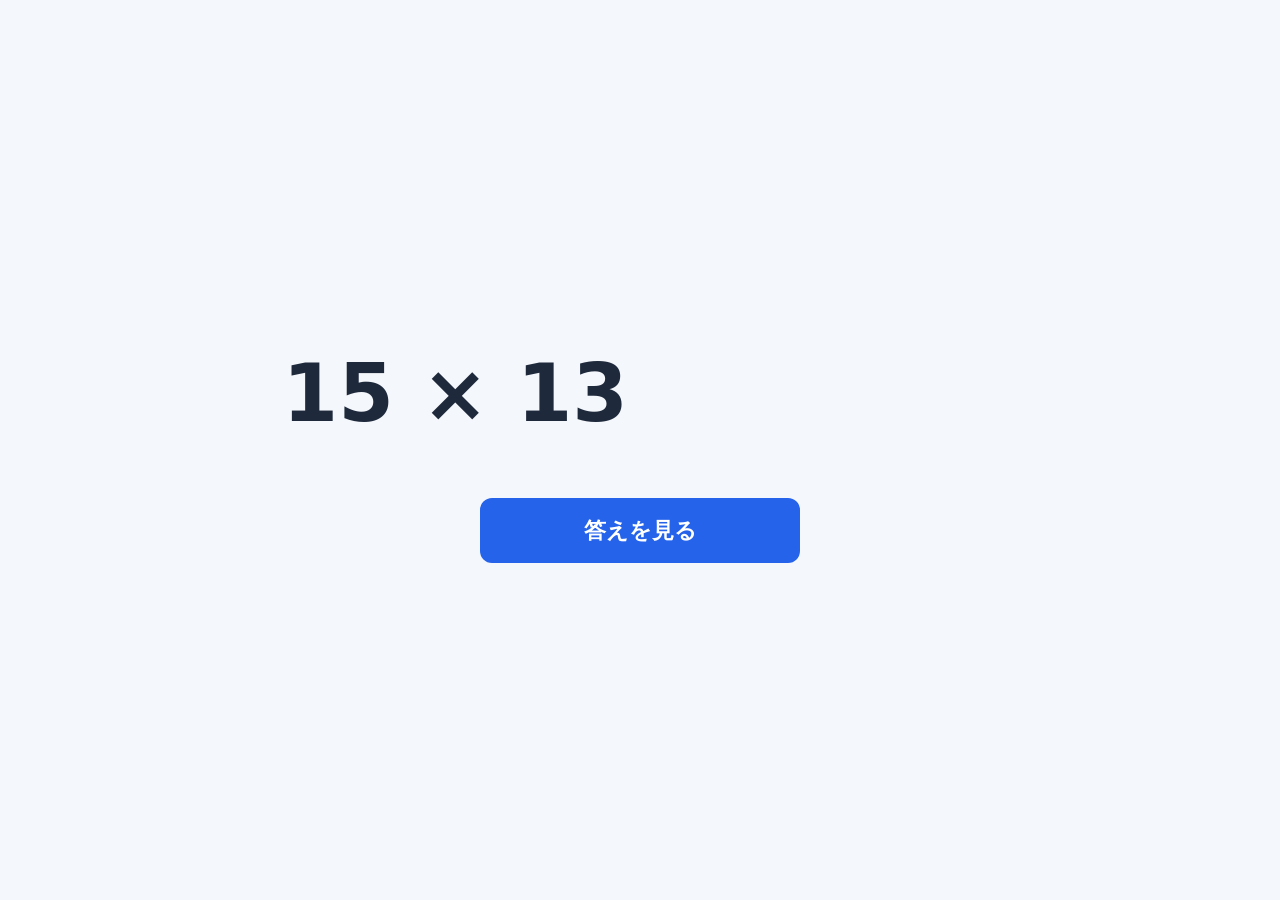
==== index.html @ b9401110 "Rename calc_practice.html to index.html" ====
<!DOCTYPE html>
<html lang="ja">
  <head>
    <meta charset="UTF-8">
    <meta name="viewport" content="width=device-width, initial-scale=1">
    <title>Multiplication Practice</title>
    <link rel="stylesheet" href="style.css">
  </head>

  <body>
    <div id="question">
      <span id="expression"></span>
      <span id="answer" aria-live="polite"></span>
    </div>
    <button id="button">
      答えを見る
    </button>

    <script src="script.js"></script>

  </body>
</html>
---- style.css ----
* {
  box-sizing: border-box;
}

body {
  margin: 0;
  min-height: 100vh;
  min-height: 100svh;
  padding: 24px 16px;
  display: flex;
  flex-direction: column;
  align-items: center;
  justify-content: center;
  gap: clamp(24px, 5vw, 48px);
  background: #f4f7fb;
  color: #1e293b;
  font-family: system-ui, sans-serif;
}

#question {
  display: grid;
  grid-template-columns: 1fr 1fr;
  column-gap: 0.3em;
  width: 100%;
  max-width: 960px;
  text-align: center;
  font-size: clamp(28px, 8vw, 80px);
  font-weight: 700;
  font-variant-numeric: tabular-nums;
  line-height: 1.4;
}

#expression {
  text-align: right;
  white-space: nowrap;
}

#answer {
  text-align: left;
  white-space: nowrap;
}

#button {
  width: 100%;
  max-width: 320px;
  min-height: 60px;
  padding: 16px 24px;
  border: none;
  border-radius: 12px;
  background: #2563eb;
  color: #fff;
  font: inherit;
  font-size: clamp(18px, 4vw, 22px);
  font-weight: 700;
  line-height: 1.5;
  cursor: pointer;
  touch-action: manipulation;
}

@media (hover: hover) {
  #button:hover {
    background: #1d4ed8;
  }
}

#button:active {
  background: #1e40af;
}

#button:focus-visible {
  outline: 3px solid #1e40af;
  outline-offset: 4px;
}
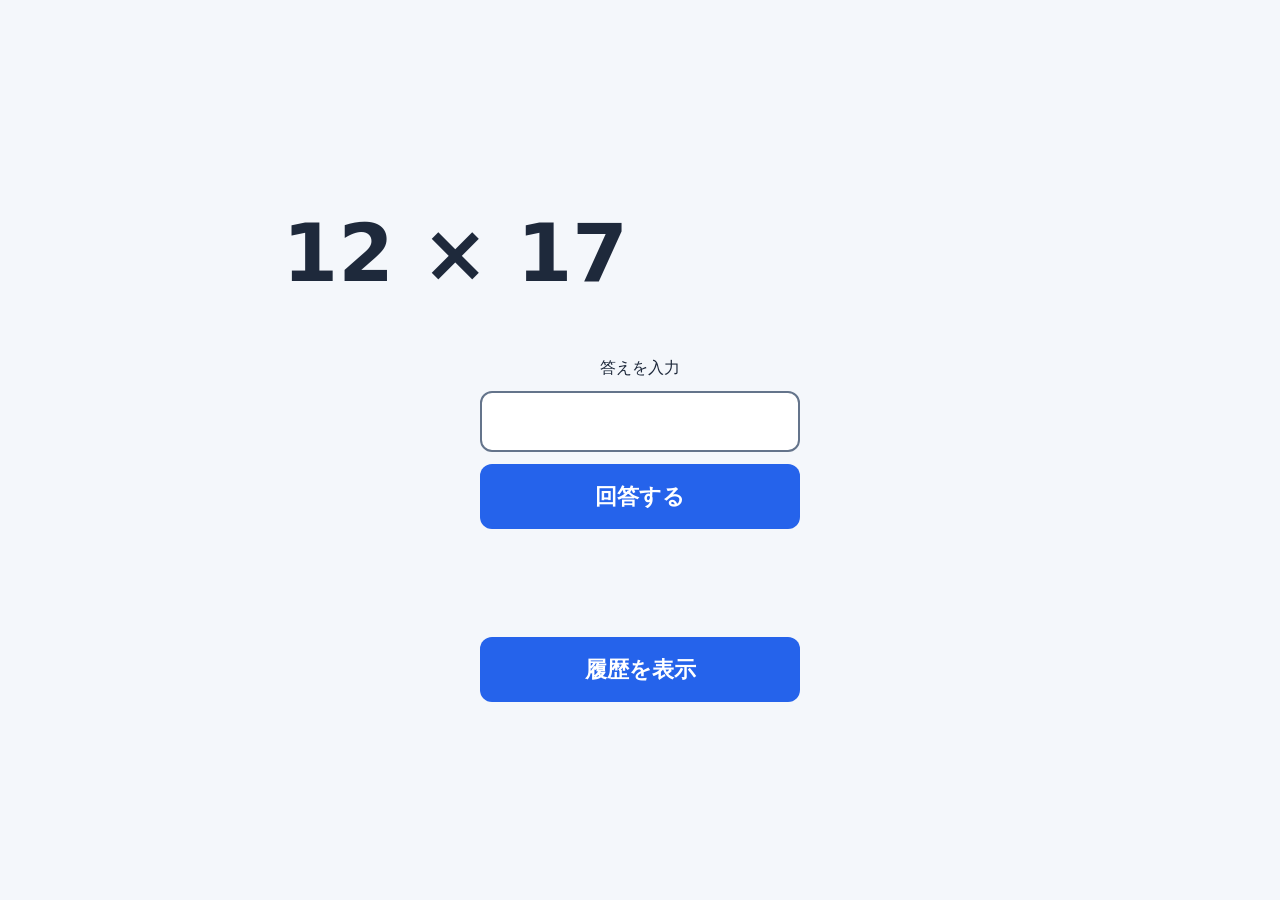
==== commit 3f6d177a: "回答判定と履歴の保存・開閉・リセットを追加" ====
--- a/index.html
+++ b/index.html
@@ -4,7 +4,7 @@
     <meta charset="UTF-8">
     <meta name="viewport" content="width=device-width, initial-scale=1">
     <title>Multiplication Practice</title>
-    <link rel="stylesheet" href="style.css">
+    <link rel="stylesheet" href="style.css?v=4">
   </head>
 
   <body>
@@ -12,11 +12,29 @@
       <span id="expression"></span>
       <span id="answer" aria-live="polite"></span>
     </div>
-    <button id="button">
-      答えを見る
-    </button>
+    <form id="answer-form" novalidate>
+      <label for="answer-input">答えを入力</label>
+      <input id="answer-input" type="text" inputmode="numeric" autocomplete="off" aria-describedby="result">
+      <button id="button" type="submit">回答する</button>
+      <p id="result" role="status"></p>
+    </form>
+    <button id="history-toggle" type="button" aria-expanded="false" aria-controls="history">履歴を表示</button>
+    <p id="storage-status" role="status"></p>
+    <section id="history" aria-labelledby="history-title" hidden>
+      <h2 id="history-title">回答履歴</h2>
+      <p>履歴はこのブラウザに保存されます（最新500件）。</p>
+      <p id="summary"></p>
+      <button id="history-reset" type="button">履歴をリセット</button>
+      <p id="reset-status" role="status"></p>
+      <div class="table-scroll" tabindex="0" role="region" aria-label="回答履歴の表">
+        <table>
+          <thead><tr><th scope="col">回答日時</th><th scope="col">問題</th><th scope="col">入力</th><th scope="col">正解</th><th scope="col">判定</th><th scope="col">回答時間</th></tr></thead>
+          <tbody id="history-body"></tbody>
+        </table>
+      </div>
+    </section>
 
-    <script src="script.js"></script>
+    <script src="script.js?v=4"></script>
 
   </body>
 </html>
--- a/style.css
+++ b/style.css
@@ -40,7 +40,7 @@
   white-space: nowrap;
 }
 
-#button {
+#button, #history-toggle, #history-reset {
   width: 100%;
   max-width: 320px;
   min-height: 60px;
@@ -58,16 +58,65 @@
 }
 
 @media (hover: hover) {
-  #button:hover {
+  #button:hover, #history-toggle:hover, #history-reset:hover {
     background: #1d4ed8;
   }
 }
 
-#button:active {
+#button:active, #history-toggle:active, #history-reset:active {
   background: #1e40af;
 }
 
-#button:focus-visible {
+#button:focus-visible, #history-toggle:focus-visible, #history-reset:focus-visible {
   outline: 3px solid #1e40af;
   outline-offset: 4px;
 }
+
+#answer-form {
+  display: flex;
+  flex-direction: column;
+  align-items: center;
+  gap: 12px;
+  width: 100%;
+  max-width: 400px;
+}
+#answer-input {
+  width: 100%;
+  max-width: 320px;
+  min-height: 60px;
+  padding: 12px;
+  border: 2px solid #64748b;
+  border-radius: 12px;
+  font: inherit;
+  font-size: 28px;
+  text-align: center;
+}
+#answer-input:focus-visible {
+  outline: 3px solid #2563eb;
+  outline-offset: 3px;
+}
+#result {
+  min-height: 3em;
+  margin: 0;
+  text-align: center;
+  font-weight: 700;
+}
+#result[data-correct="true"] { color: #166534; }
+#result[data-correct="false"], #storage-status { color: #b91c1c; }
+#history {
+  width: 100%;
+  max-width: 960px;
+  padding: 20px;
+  border-radius: 12px;
+  background: #fff;
+}
+#history h2 { margin-top: 0; }
+#storage-status:empty { display: none; }
+.table-scroll { max-height: 360px; overflow: auto; }
+table { width: 100%; border-collapse: collapse; white-space: nowrap; }
+th, td { padding: 12px; border-bottom: 1px solid #cbd5e1; text-align: left; }
+th { position: sticky; top: 0; background: #e2e8f0; }
+@media (max-width: 480px) {
+  #history { padding: 12px; }
+  th, td { padding: 10px; }
+}
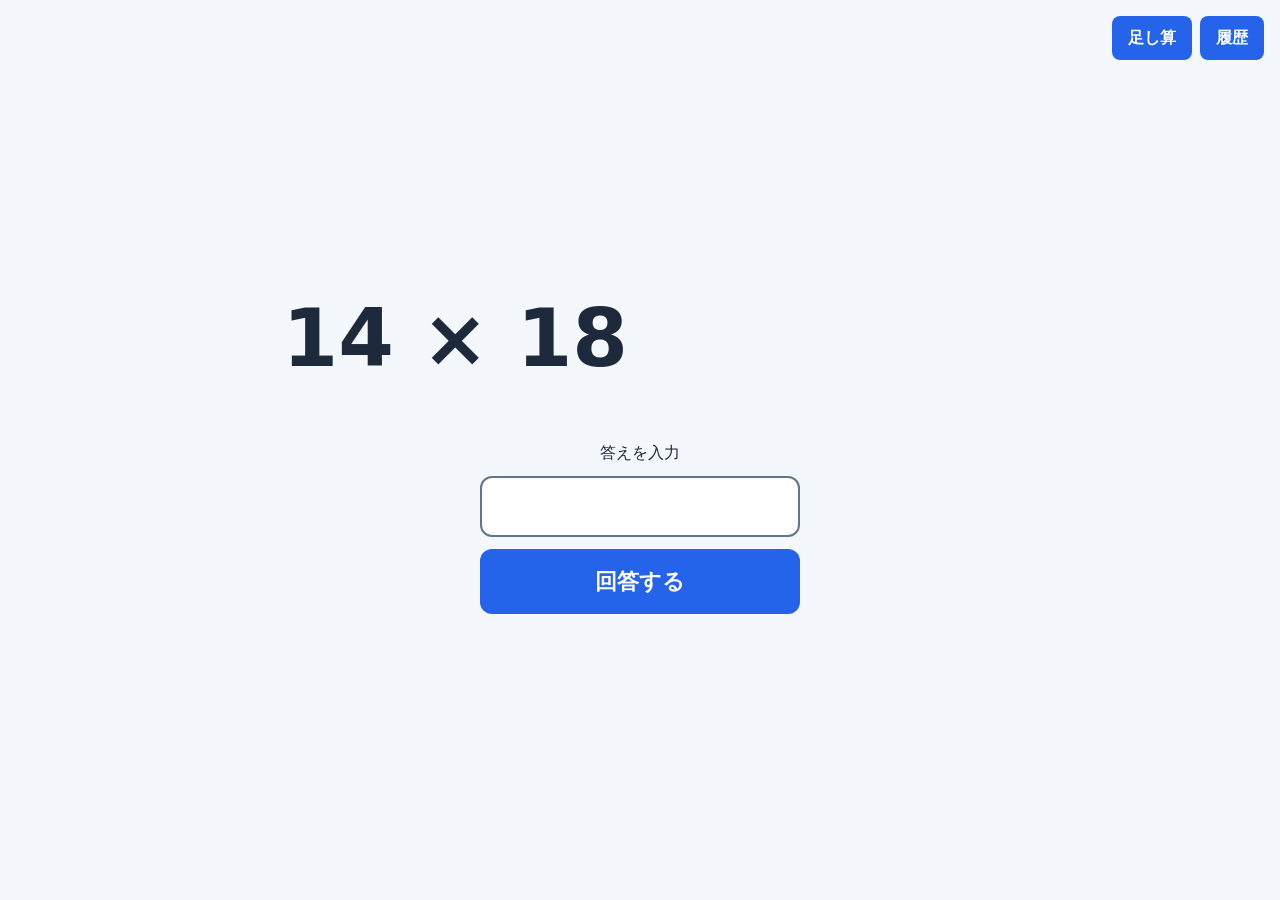
==== commit 04001eaf: "足し算モードと各ステップの和を追加し履歴を別画面化" ====
--- a/index.html
+++ b/index.html
@@ -4,10 +4,11 @@
     <meta charset="UTF-8">
     <meta name="viewport" content="width=device-width, initial-scale=1">
     <title>Multiplication Practice</title>
-    <link rel="stylesheet" href="style.css?v=4">
+    <link rel="stylesheet" href="style.css?v=7">
   </head>
 
   <body>
+    <nav class="page-nav" aria-label="練習メニュー"><a class="nav-button" href="addition.html">足し算</a> <a class="nav-button" href="history.html">履歴</a></nav>
     <div id="question">
       <span id="expression"></span>
       <span id="answer" aria-live="polite"></span>
@@ -18,23 +19,10 @@
       <button id="button" type="submit">回答する</button>
       <p id="result" role="status"></p>
     </form>
-    <button id="history-toggle" type="button" aria-expanded="false" aria-controls="history">履歴を表示</button>
     <p id="storage-status" role="status"></p>
-    <section id="history" aria-labelledby="history-title" hidden>
-      <h2 id="history-title">回答履歴</h2>
-      <p>履歴はこのブラウザに保存されます（最新500件）。</p>
-      <p id="summary"></p>
-      <button id="history-reset" type="button">履歴をリセット</button>
-      <p id="reset-status" role="status"></p>
-      <div class="table-scroll" tabindex="0" role="region" aria-label="回答履歴の表">
-        <table>
-          <thead><tr><th scope="col">回答日時</th><th scope="col">問題</th><th scope="col">入力</th><th scope="col">正解</th><th scope="col">判定</th><th scope="col">回答時間</th></tr></thead>
-          <tbody id="history-body"></tbody>
-        </table>
-      </div>
-    </section>
 
-    <script src="script.js?v=4"></script>
+
+    <script src="script.js?v=5"></script>
 
   </body>
 </html>
--- a/style.css
+++ b/style.css
@@ -6,7 +6,7 @@
   margin: 0;
   min-height: 100vh;
   min-height: 100svh;
-  padding: 24px 16px;
+  padding: 80px 16px 24px;
   display: flex;
   flex-direction: column;
   align-items: center;
@@ -40,7 +40,7 @@
   white-space: nowrap;
 }
 
-#button, #history-toggle, #history-reset {
+#button, .nav-button, #history-reset {
   width: 100%;
   max-width: 320px;
   min-height: 60px;
@@ -58,16 +58,16 @@
 }
 
 @media (hover: hover) {
-  #button:hover, #history-toggle:hover, #history-reset:hover {
+  #button:hover, .nav-button:hover, #history-reset:hover {
     background: #1d4ed8;
   }
 }
 
-#button:active, #history-toggle:active, #history-reset:active {
+#button:active, .nav-button:active, #history-reset:active {
   background: #1e40af;
 }
 
-#button:focus-visible, #history-toggle:focus-visible, #history-reset:focus-visible {
+#button:focus-visible, .nav-button:focus-visible, #history-reset:focus-visible {
   outline: 3px solid #1e40af;
   outline-offset: 4px;
 }
@@ -110,7 +110,7 @@
   border-radius: 12px;
   background: #fff;
 }
-#history h2 { margin-top: 0; }
+#history h1 { margin-top: 0; }
 #storage-status:empty { display: none; }
 .table-scroll { max-height: 360px; overflow: auto; }
 table { width: 100%; border-collapse: collapse; white-space: nowrap; }
@@ -120,3 +120,18 @@
   #history { padding: 12px; }
   th, td { padding: 10px; }
 }
+
+.page-nav { position: absolute; top: 16px; right: 16px; }
+.nav-button { display: inline-flex; align-items: center; justify-content: center; width: auto; min-height: 44px; padding: 8px 16px; font-size: 16px; text-decoration: none; border-radius: 8px; }
+.history-page { justify-content: flex-start; }
+
+.page-nav { display: flex; gap: 8px; }
+.remaining { position: absolute; top: 16px; left: 16px; margin: 0; font-size: 14px; color: #475569; }
+.addition-main { width: 100%; max-width: 720px; display: flex; flex-direction: column; align-items: center; gap: 16px; text-align: center; }
+.addition-main h1 { margin: 0; font-size: 24px; }
+#addition-mode { max-width: 100%; min-height: 44px; padding: 8px; font: inherit; border: 1px solid #64748b; border-radius: 8px; background: #fff; color: #1e293b; }
+#addition-guide { margin: 0; }
+#addition-display { display: flex; flex-direction: column; gap: 8px; }
+#current-number { font-size: clamp(72px, 20vw, 128px); line-height: 1.2; font-variant-numeric: tabular-nums; }
+#calculation { width: 100%; padding: 16px; border-radius: 12px; background: #fff; overflow-wrap: anywhere; }
+#calculation-text { margin: 0; line-height: 1.8; white-space: pre-line; text-align: left; font-variant-numeric: tabular-nums; }
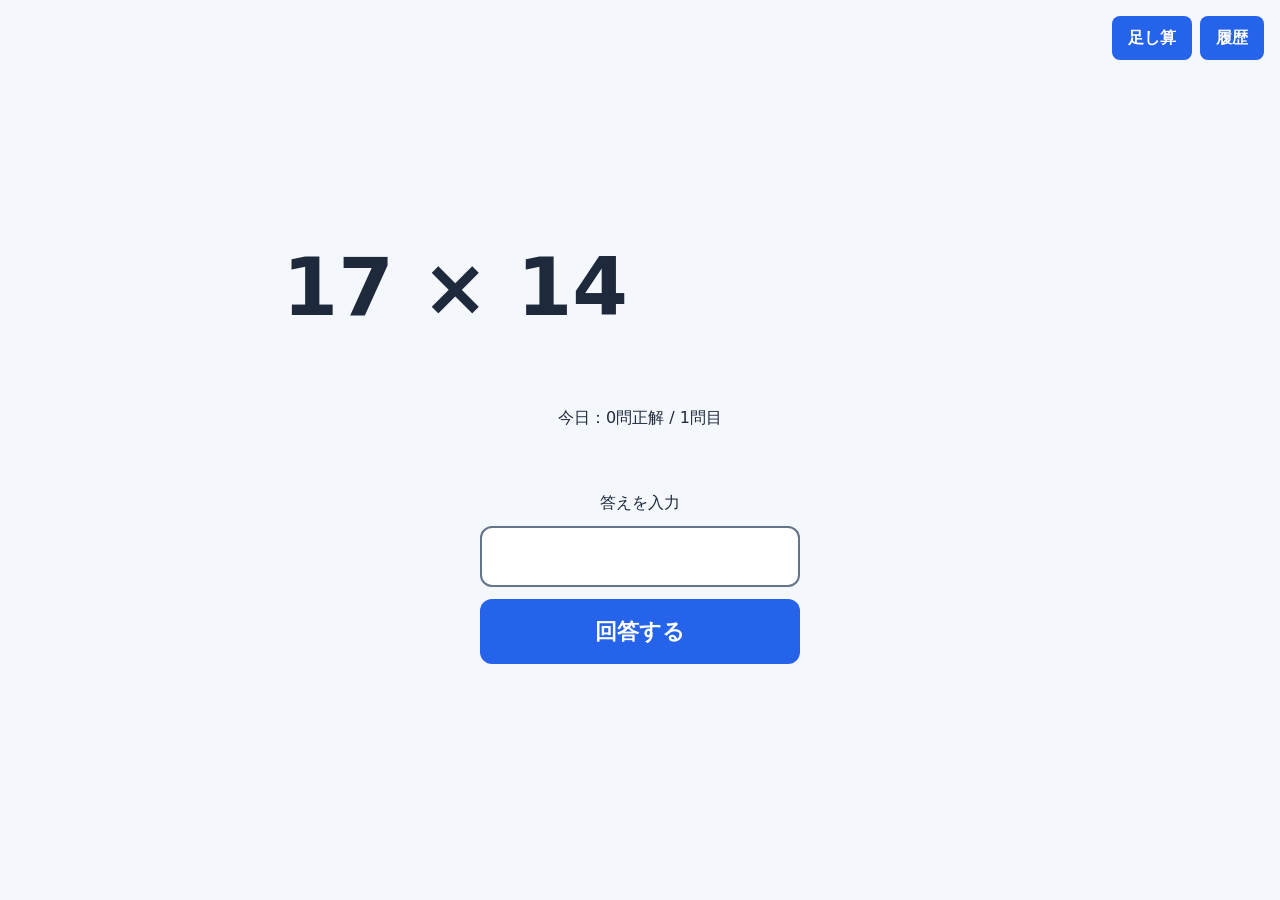
==== commit 128edba7: "当日の正解数と問題番号の表示・日付切り替えを追加" ====
--- a/index.html
+++ b/index.html
@@ -13,6 +13,7 @@
       <span id="expression"></span>
       <span id="answer" aria-live="polite"></span>
     </div>
+    <p id="daily-progress" role="status"></p>
     <form id="answer-form" novalidate>
       <label for="answer-input">答えを入力</label>
       <input id="answer-input" type="text" inputmode="numeric" autocomplete="off" aria-describedby="result">
@@ -22,7 +23,7 @@
     <p id="storage-status" role="status"></p>
 
 
-    <script src="script.js?v=5"></script>
+    <script src="script.js?v=6"></script>
 
   </body>
 </html>
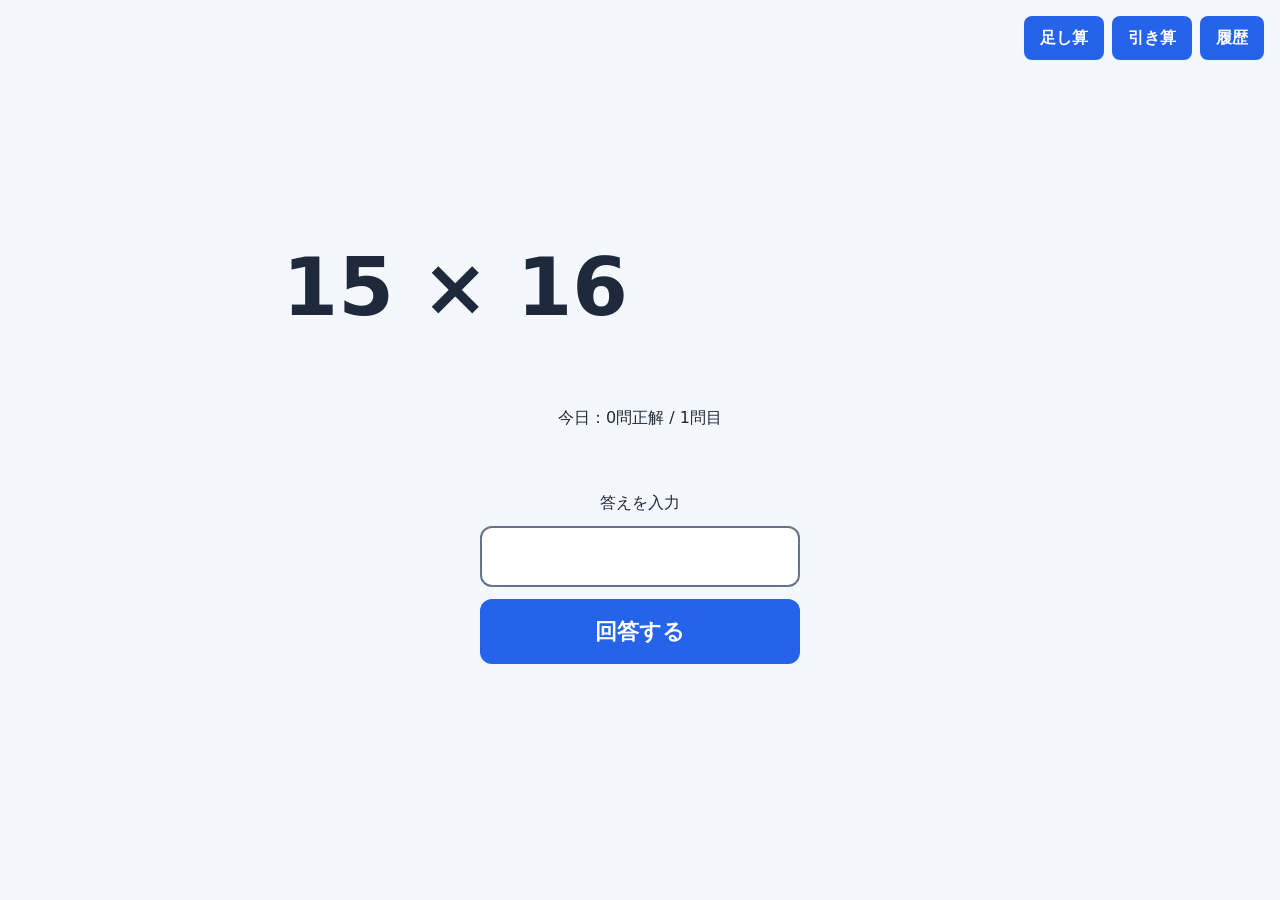
==== commit 1a794c29: "引き算モードと足し算・引き算の日別正解数を追加" ====
--- a/index.html
+++ b/index.html
@@ -8,7 +8,7 @@
   </head>
 
   <body>
-    <nav class="page-nav" aria-label="練習メニュー"><a class="nav-button" href="addition.html">足し算</a> <a class="nav-button" href="history.html">履歴</a></nav>
+    <nav class="page-nav" aria-label="練習メニュー"><a class="nav-button" href="addition.html">足し算</a> <a class="nav-button" href="subtraction.html">引き算</a> <a class="nav-button" href="history.html">履歴</a></nav>
     <div id="question">
       <span id="expression"></span>
       <span id="answer" aria-live="polite"></span>
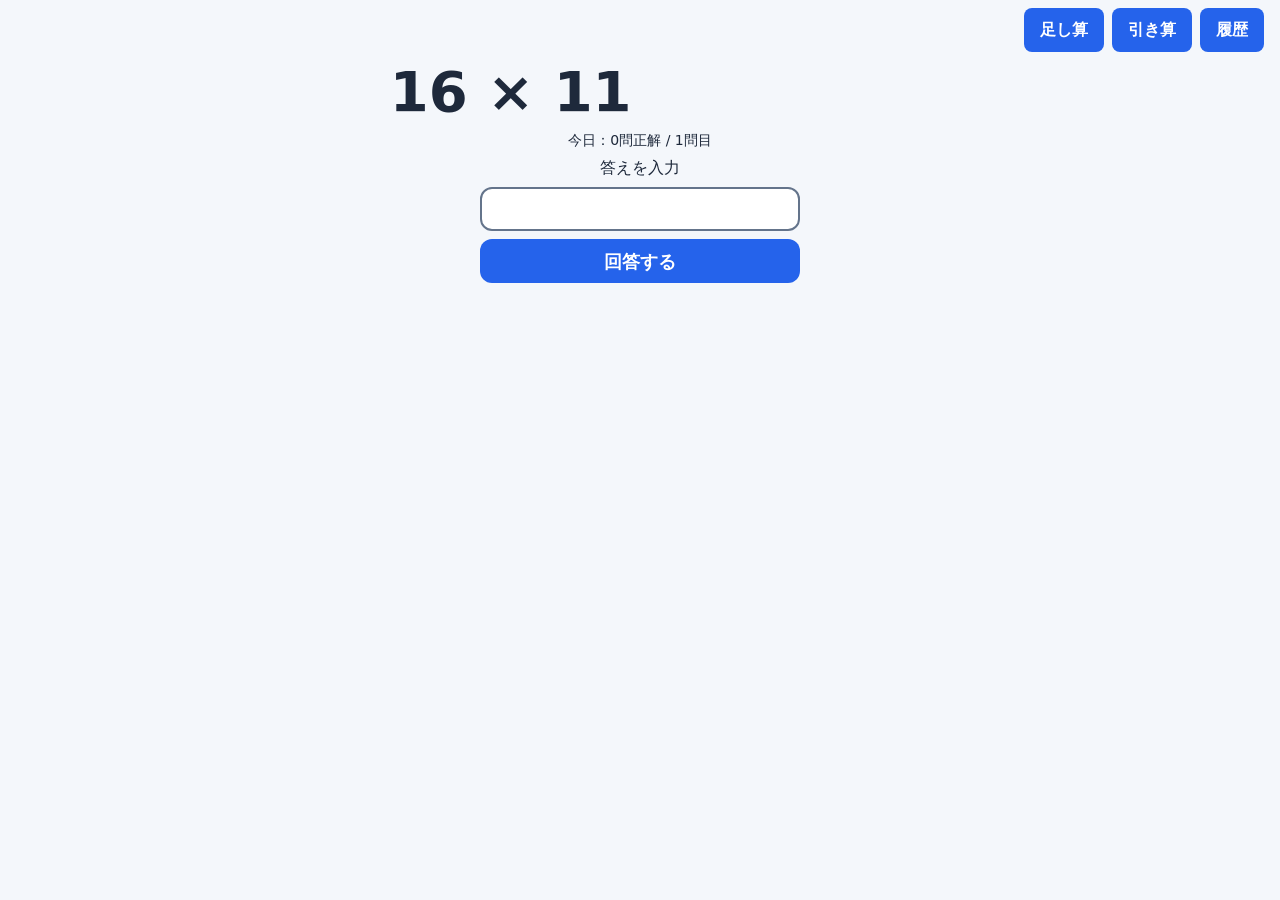
==== commit 7083e892: "足し算を最後の数字の推測形式に変更し掛け算の入力画面を調整" ====
--- a/index.html
+++ b/index.html
@@ -2,12 +2,12 @@
 <html lang="ja">
   <head>
     <meta charset="UTF-8">
-    <meta name="viewport" content="width=device-width, initial-scale=1">
+    <meta name="viewport" content="width=device-width, initial-scale=1, interactive-widget=resizes-content">
     <title>Multiplication Practice</title>
-    <link rel="stylesheet" href="style.css?v=7">
+    <link rel="stylesheet" href="style.css?v=8">
   </head>
 
-  <body>
+  <body class="practice-page">
     <nav class="page-nav" aria-label="練習メニュー"><a class="nav-button" href="addition.html">足し算</a> <a class="nav-button" href="subtraction.html">引き算</a> <a class="nav-button" href="history.html">履歴</a></nav>
     <div id="question">
       <span id="expression"></span>
@@ -23,7 +23,7 @@
     <p id="storage-status" role="status"></p>
 
 
-    <script src="script.js?v=6"></script>
+    <script src="script.js?v=7"></script>
 
   </body>
 </html>
--- a/style.css
+++ b/style.css
@@ -135,3 +135,13 @@
 #current-number { font-size: clamp(72px, 20vw, 128px); line-height: 1.2; font-variant-numeric: tabular-nums; }
 #calculation { width: 100%; padding: 16px; border-radius: 12px; background: #fff; overflow-wrap: anywhere; }
 #calculation-text { margin: 0; line-height: 1.8; white-space: pre-line; text-align: left; font-variant-numeric: tabular-nums; }
+
+.practice-page { min-height: 0; height: var(--practice-height, 100dvh); justify-content: flex-start; gap: 8px; padding: 8px 16px; overflow-anchor: none; }
+.practice-page .page-nav { position: static; align-self: flex-end; flex-shrink: 0; }
+.practice-page #question { font-size: clamp(28px, 7vw, 56px); line-height: 1.15; }
+.practice-page #daily-progress { margin: 0; font-size: 14px; }
+.practice-page #answer-form { gap: 8px; }
+.practice-page #answer-input { min-height: 44px; height: 44px; padding: 4px 12px; font-size: 24px; }
+.practice-page #button { min-height: 44px; padding: 8px 16px; font-size: 18px; }
+.practice-page #result { min-height: 2.5em; font-size: 14px; }
+.practice-page #storage-status { margin: 0; font-size: 14px; }
